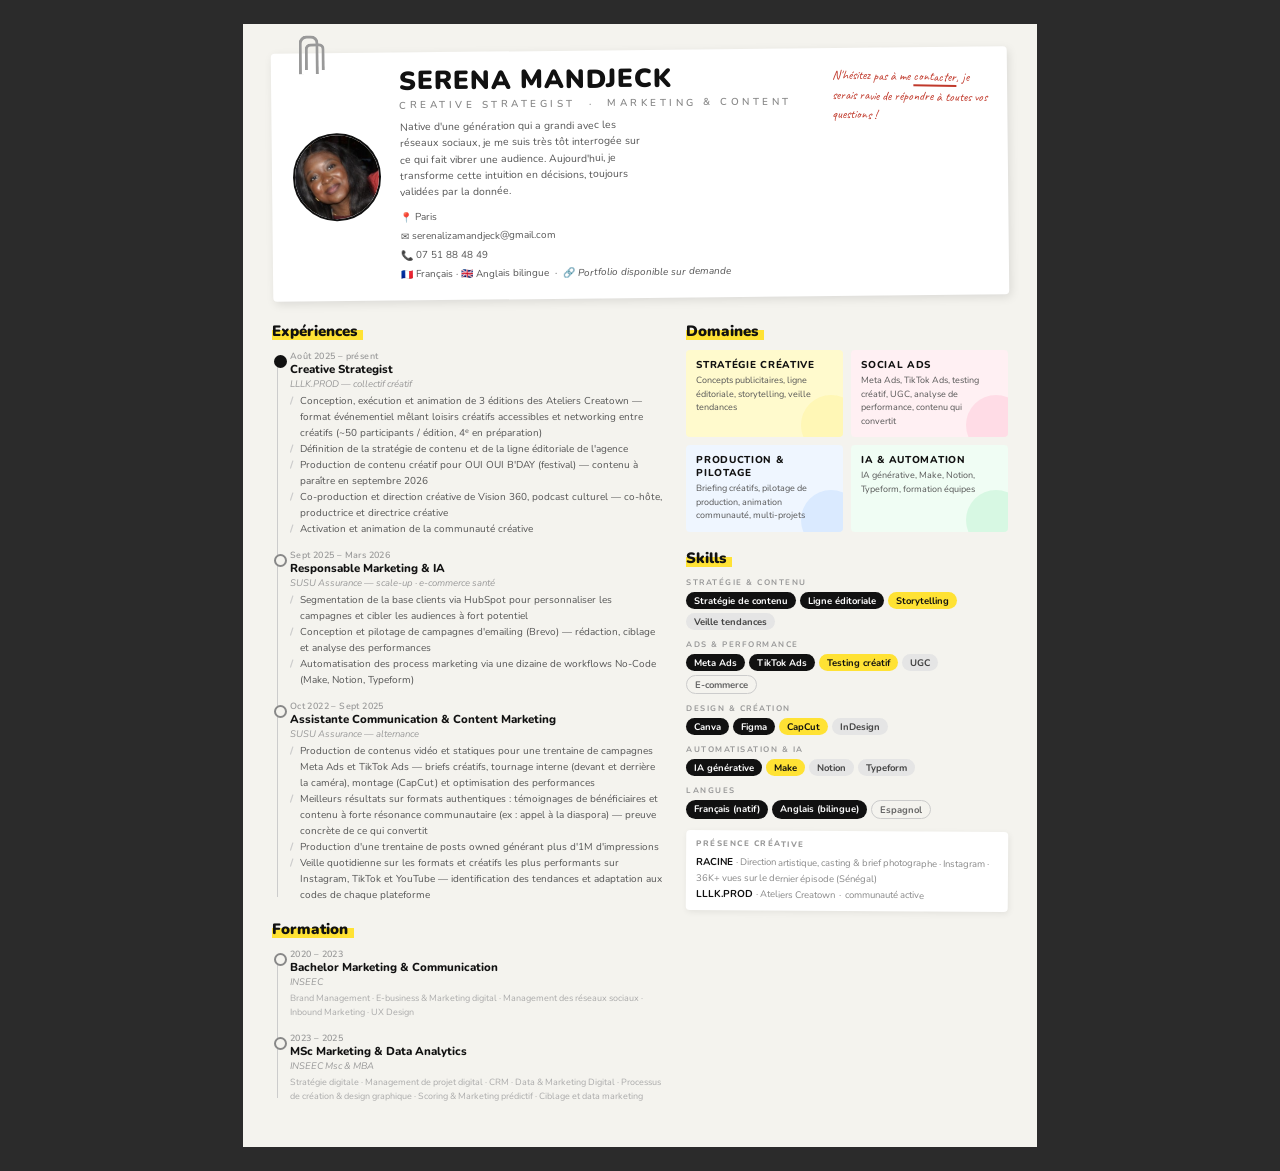
==== assets/cv/cv-serena-mandjeck.html @ 6d216f07 "Initial commit: portfolio site (Serena Mandjeck — Creative Strategist)" ====
<!DOCTYPE html>
<html lang="fr">
<head>
<meta charset="UTF-8">
<title>CV – Serena Mandjeck – Creative Strategist</title>
<link href="https://fonts.googleapis.com/css2?family=Nunito:wght@400;600;700;800;900&family=Caveat:wght@400;600;700&display=swap" rel="stylesheet">
<style>
* { margin: 0; padding: 0; box-sizing: border-box; }

body {
  background: #2b2b2b;
  display: flex;
  justify-content: center;
  padding: 1.5rem;
}

.page {
  width: 794px;
  min-height: 1123px;
  background: #F4F3EE;
  position: relative;
  padding: 1.6rem 1.8rem 1.4rem;
  font-family: 'Nunito', sans-serif;
  color: #111;
}

/* ─── HEADER CARD ─── */
.header-card {
  background: white;
  border-radius: 4px;
  padding: 1rem 1.3rem;
  display: flex;
  align-items: center;
  gap: 1.2rem;
  box-shadow: 2px 3px 10px rgba(0,0,0,0.1);
  transform: rotate(-0.6deg);
  position: relative;
  margin-bottom: 1.4rem;
}

/* Paper clip */
.header-card::before {
  content: '';
  position: absolute;
  top: -18px; left: 28px;
  width: 14px; height: 36px;
  border: 3px solid #999;
  border-radius: 8px 8px 0 0;
  border-bottom: none;
}
.header-card::after {
  content: '';
  position: absolute;
  top: -10px; left: 34px;
  width: 14px; height: 24px;
  border: 3px solid #999;
  border-radius: 6px 6px 0 0;
  border-bottom: none;
}

/* Photo */
.header-photo {
  width: 88px;
  height: 88px;
  border-radius: 50%;
  object-fit: cover;
  object-position: center top;
  flex-shrink: 0;
  border: 2.5px solid #111;
}

.header-name-block { flex: 1; }
.header-name-block h1 {
  font-size: 26px;
  font-weight: 900;
  letter-spacing: 1px;
  text-transform: uppercase;
  line-height: 1;
}
.header-name-block h2 {
  font-size: 10px;
  font-weight: 600;
  letter-spacing: 3.5px;
  text-transform: uppercase;
  color: #888;
  margin-top: 4px;
}
.header-tagline {
  font-size: 10.5px;
  color: #555;
  margin-top: 7px;
  line-height: 1.55;
  max-width: 240px;
}
.header-contact {
  margin-top: 8px;
  font-size: 10px;
  color: #555;
  line-height: 1.9;
}

.annotation {
  font-family: 'Caveat', cursive;
  font-size: 13px;
  color: #c0392b;
  line-height: 1.5;
  transform: rotate(1.5deg);
  flex-shrink: 0;
  width: 155px;
  align-self: flex-start;
  margin-top: 4px;
}
.annotation .underline { border-bottom: 2px solid #c0392b; }

/* ─── BODY ─── */
.body { display: flex; gap: 1.3rem; }
.col-left { flex: 1.1; }
.col-right { flex: 0.9; }

/* ─── SECTION TITLES ─── */
.section-title {
  font-size: 15px;
  font-weight: 900;
  display: inline-block;
  background: linear-gradient(transparent 45%, #FFE234 45%);
  padding-right: 6px;
  margin-bottom: 10px;
  line-height: 1.2;
}

/* ─── TIMELINE ─── */
.timeline { position: relative; padding-left: 18px; }
.timeline::before {
  content: '';
  position: absolute;
  left: 5px; top: 6px; bottom: 6px;
  width: 1.5px;
  background: #ccc;
}
.timeline-item { position: relative; margin-bottom: 12px; }
.timeline-item::before {
  content: '';
  position: absolute;
  left: -16px; top: 5px;
  width: 9px; height: 9px;
  border-radius: 50%;
  border: 2px solid #888;
  background: #F4F3EE;
}
.timeline-item.active::before { background: #111; border-color: #111; }
.timeline-date { font-size: 9px; font-weight: 600; color: #999; letter-spacing: 0.4px; }
.timeline-role { font-size: 11.5px; font-weight: 800; line-height: 1.3; }
.timeline-company { font-size: 9.5px; color: #999; font-style: italic; margin-bottom: 3px; }
.timeline-bullets { list-style: none; }
.timeline-bullets li {
  font-size: 10px;
  color: #555;
  line-height: 1.6;
  padding-left: 10px;
  position: relative;
}
.timeline-bullets li::before { content: '/'; position: absolute; left: 0; color: #ccc; font-weight: 800; }

.section-gap { margin-top: 15px; }

/* ─── EXPERTISE CARDS ─── */
.expertise-grid {
  display: grid;
  grid-template-columns: 1fr 1fr;
  gap: 8px;
  margin-bottom: 15px;
}
.shape-card {
  border-radius: 4px;
  padding: 9px 10px;
  position: relative;
  overflow: hidden;
}
.shape-card::before {
  content: '';
  position: absolute;
  width: 60px; height: 60px;
  border-radius: 50%;
  opacity: 0.15;
  bottom: -18px; right: -18px;
}
.shape-card h4 {
  font-size: 10px;
  font-weight: 800;
  text-transform: uppercase;
  letter-spacing: 0.7px;
  position: relative;
  z-index: 1;
  line-height: 1.3;
}
.shape-card p {
  font-size: 9px;
  color: #555;
  line-height: 1.5;
  margin-top: 2px;
  position: relative;
  z-index: 1;
}
.card-yellow { background: #FFFACD; } .card-yellow::before { background: #FFE234; }
.card-pink   { background: #FFF0F3; } .card-pink::before   { background: #FF6B9D; }
.card-blue   { background: #EFF6FF; } .card-blue::before   { background: #60A5FA; }
.card-green  { background: #F0FDF4; } .card-green::before  { background: #4ADE80; }

/* ─── TAGS ─── */
.skill-group { margin-bottom: 9px; }
.skill-group-label {
  font-size: 8px;
  font-weight: 700;
  letter-spacing: 1.5px;
  text-transform: uppercase;
  color: #999;
  margin-bottom: 4px;
}
.tags { display: flex; flex-wrap: wrap; gap: 4px; }
.tag {
  font-size: 9.5px;
  font-weight: 700;
  padding: 2px 8px;
  border-radius: 20px;
  white-space: nowrap;
}
.tag-dark    { background: #111; color: white; }
.tag-yellow  { background: #FFE234; color: #111; }
.tag-grey    { background: #E5E5E5; color: #444; }
.tag-outline { background: transparent; border: 1.5px solid #ccc; color: #666; }

/* ─── PRÉSENCE CRÉATIVE ─── */
.presence-card {
  background: white;
  border-radius: 4px;
  padding: 8px 10px;
  margin-top: 12px;
  box-shadow: 1px 2px 6px rgba(0,0,0,0.07);
  transform: rotate(0.4deg);
}
.presence-card h4 {
  font-size: 8px;
  font-weight: 800;
  letter-spacing: 1.5px;
  text-transform: uppercase;
  color: #999;
  margin-bottom: 5px;
}
.presence-item {
  font-size: 10px;
  font-weight: 700;
  color: #111;
  line-height: 1.6;
}
.presence-item span {
  font-size: 9.5px;
  font-weight: 400;
  color: #888;
}

@media print {
  body { background: white; padding: 0; }
  @page { margin: 0; size: A4; }
  .page { margin: 0; width: 794px; min-height: 1123px; }
}
</style>
</head>
<body>
<div class="page">

  <div class="header-card">
    <img class="header-photo" src="[data-uri]" alt="Serena Mandjeck">

    <div class="header-name-block">
      <h1>Serena Mandjeck</h1>
      <h2>Creative Strategist &nbsp;·&nbsp; Marketing &amp; Content</h2>
      <p class="header-tagline">Native d'une génération qui a grandi avec les réseaux sociaux, je me suis très tôt interrogée sur ce qui fait vibrer une audience. Aujourd'hui, je transforme cette intuition en décisions, toujours validées par la donnée.</p>
      <div class="header-contact">
        <span style="display:block;">📍 Paris</span>
        <span style="display:block;">✉ serenalizamandjeck@gmail.com</span>
        <span style="display:block;">📞 07 51 88 48 49</span>
        <span style="display:block;">🇫🇷 Français · 🇬🇧 Anglais bilingue &nbsp;·&nbsp; 🔗 <em>Portfolio disponible sur demande</em></span>
      </div>
    </div>

    <div class="annotation">
      N'hésitez pas à me <span class="underline">contacter</span>, je serais ravie de répondre à toutes vos questions !
    </div>
  </div>

  <div class="body">

    <!-- LEFT -->
    <div class="col-left">

      <div class="section-title">Expériences</div>

      <div class="timeline">

        <div class="timeline-item active">
          <div class="timeline-date">Août 2025 – présent</div>
          <div class="timeline-role">Creative Strategist</div>
          <div class="timeline-company">LLLK.PROD — collectif créatif</div>
          <ul class="timeline-bullets">
            <li>Conception, exécution et animation de 3 éditions des Ateliers Creatown — format événementiel mêlant loisirs créatifs accessibles et networking entre créatifs (~50 participants / édition, 4ᵉ en préparation)</li>
            <li>Définition de la stratégie de contenu et de la ligne éditoriale de l'agence</li>
            <li>Production de contenu créatif pour OUI OUI B'DAY (festival) — contenu à paraître en septembre 2026</li>
            <li>Co-production et direction créative de Vision 360, podcast culturel — co-hôte, productrice et directrice créative</li>
            <li>Activation et animation de la communauté créative</li>
          </ul>
        </div>

        <div class="timeline-item">
          <div class="timeline-date">Sept 2025 – Mars 2026</div>
          <div class="timeline-role">Responsable Marketing &amp; IA</div>
          <div class="timeline-company">SUSU Assurance — scale-up · e-commerce santé</div>
          <ul class="timeline-bullets">
            <li>Segmentation de la base clients via HubSpot pour personnaliser les campagnes et cibler les audiences à fort potentiel</li>
            <li>Conception et pilotage de campagnes d'emailing (Brevo) — rédaction, ciblage et analyse des performances</li>
            <li>Automatisation des process marketing via une dizaine de workflows No-Code (Make, Notion, Typeform)</li>
          </ul>
        </div>

        <div class="timeline-item">
          <div class="timeline-date">Oct 2022 – Sept 2025</div>
          <div class="timeline-role">Assistante Communication &amp; Content Marketing</div>
          <div class="timeline-company">SUSU Assurance — alternance</div>
          <ul class="timeline-bullets">
            <li>Production de contenus vidéo et statiques pour une trentaine de campagnes Meta Ads et TikTok Ads — briefs créatifs, tournage interne (devant et derrière la caméra), montage (CapCut) et optimisation des performances</li>
            <li>Meilleurs résultats sur formats authentiques : témoignages de bénéficiaires et contenu à forte résonance communautaire (ex : appel à la diaspora) — preuve concrète de ce qui convertit</li>
            <li>Production d'une trentaine de posts owned générant plus d'1M d'impressions</li>
            <li>Veille quotidienne sur les formats et créatifs les plus performants sur Instagram, TikTok et YouTube — identification des tendances et adaptation aux codes de chaque plateforme</li>
          </ul>
        </div>

      </div>

      <div class="section-gap">
        <div class="section-title">Formation</div>
        <div class="timeline">
          <div class="timeline-item">
            <div class="timeline-date">2020 – 2023</div>
            <div class="timeline-role">Bachelor Marketing &amp; Communication</div>
            <div class="timeline-company">INSEEC</div>
            <div style="font-size:9px;color:#aaa;line-height:1.6;margin-top:2px;">Brand Management · E-business &amp; Marketing digital · Management des réseaux sociaux · Inbound Marketing · UX Design</div>
          </div>

          <div class="timeline-item">
            <div class="timeline-date">2023 – 2025</div>
            <div class="timeline-role">MSc Marketing &amp; Data Analytics</div>
            <div class="timeline-company">INSEEC Msc &amp; MBA</div>
            <div style="font-size:9px;color:#aaa;line-height:1.6;margin-top:2px;">Stratégie digitale · Management de projet digital · CRM · Data &amp; Marketing Digital · Processus de création &amp; design graphique · Scoring &amp; Marketing prédictif · Ciblage et data marketing</div>
          </div>
        </div>
      </div>

    </div>

    <!-- RIGHT -->
    <div class="col-right">

      <div class="section-title">Domaines</div>

      <div class="expertise-grid">
        <div class="shape-card card-yellow">
          <h4>Stratégie créative</h4>
          <p>Concepts publicitaires, ligne éditoriale, storytelling, veille tendances</p>
        </div>
        <div class="shape-card card-pink">
          <h4>Social Ads</h4>
          <p>Meta Ads, TikTok Ads, testing créatif, UGC, analyse de performance, contenu qui convertit</p>
        </div>
        <div class="shape-card card-blue">
          <h4>Production &amp; Pilotage</h4>
          <p>Briefing créatifs, pilotage de production, animation communauté, multi-projets</p>
        </div>
        <div class="shape-card card-green">
          <h4>IA &amp; Automation</h4>
          <p>IA générative, Make, Notion, Typeform, formation équipes</p>
        </div>
      </div>

      <div class="section-title">Skills</div>

      <div class="skill-group">
        <div class="skill-group-label">Stratégie &amp; Contenu</div>
        <div class="tags">
          <span class="tag tag-dark">Stratégie de contenu</span>
          <span class="tag tag-dark">Ligne éditoriale</span>
          <span class="tag tag-yellow">Storytelling</span>
          <span class="tag tag-grey">Veille tendances</span>
        </div>
      </div>

      <div class="skill-group">
        <div class="skill-group-label">Ads &amp; Performance</div>
        <div class="tags">
          <span class="tag tag-dark">Meta Ads</span>
          <span class="tag tag-dark">TikTok Ads</span>
          <span class="tag tag-yellow">Testing créatif</span>
          <span class="tag tag-grey">UGC</span>
          <span class="tag tag-outline">E-commerce</span>
        </div>
      </div>

      <div class="skill-group">
        <div class="skill-group-label">Design &amp; Création</div>
        <div class="tags">
          <span class="tag tag-dark">Canva</span>
          <span class="tag tag-dark">Figma</span>
          <span class="tag tag-yellow">CapCut</span>
          <span class="tag tag-grey">InDesign</span>
        </div>
      </div>

      <div class="skill-group">
        <div class="skill-group-label">Automatisation &amp; IA</div>
        <div class="tags">
          <span class="tag tag-dark">IA générative</span>
          <span class="tag tag-yellow">Make</span>
          <span class="tag tag-grey">Notion</span>
          <span class="tag tag-grey">Typeform</span>
        </div>
      </div>

      <div class="skill-group">
        <div class="skill-group-label">Langues</div>
        <div class="tags">
          <span class="tag tag-dark">Français (natif)</span>
          <span class="tag tag-dark">Anglais (bilingue)</span>
          <span class="tag tag-outline">Espagnol</span>
        </div>
      </div>

      <div class="presence-card">
        <h4>Présence créative</h4>
        <div class="presence-item">
          RACINE <span>· Direction artistique, casting &amp; brief photographe · Instagram · 36K+ vues sur le dernier épisode (Sénégal)</span>
        </div>
        <div class="presence-item">
          LLLK.PROD <span>· Ateliers Creatown &nbsp;·&nbsp; communauté active</span>
        </div>
      </div>

    </div>
  </div>
</div>
</body>
</html>
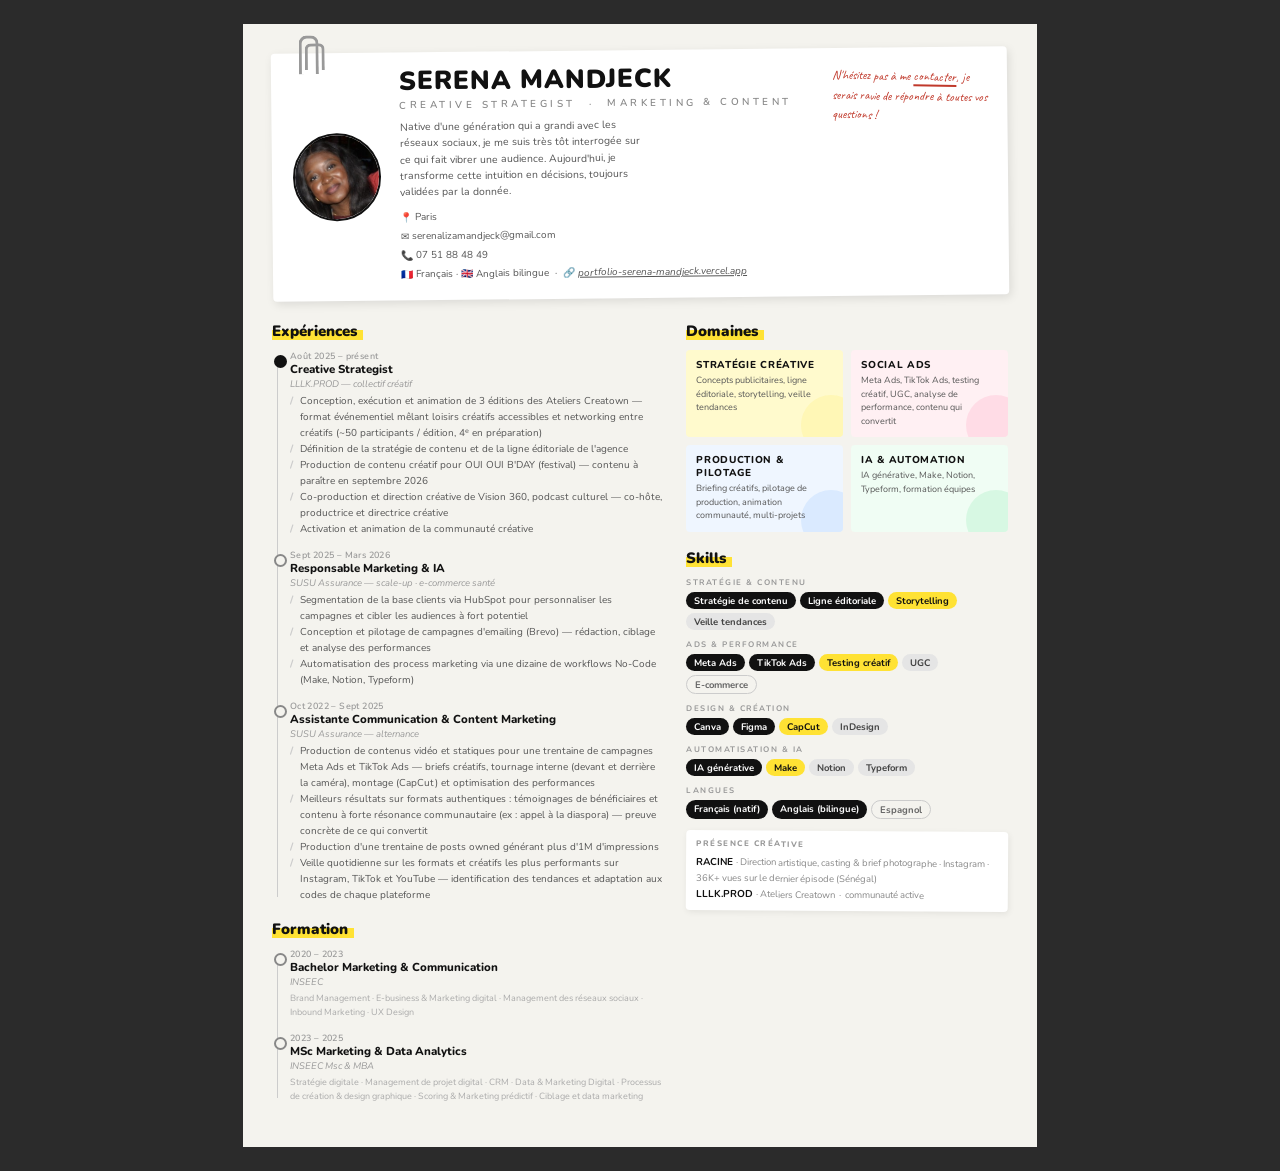
==== commit a614c6ef: "CV: lien portfolio cliquable" ====
--- a/assets/cv/cv-serena-mandjeck.html
+++ b/assets/cv/cv-serena-mandjeck.html
@@ -279,7 +279,7 @@
         <span style="display:block;">📍 Paris</span>
         <span style="display:block;">✉ serenalizamandjeck@gmail.com</span>
         <span style="display:block;">📞 07 51 88 48 49</span>
-        <span style="display:block;">🇫🇷 Français · 🇬🇧 Anglais bilingue &nbsp;·&nbsp; 🔗 <em>Portfolio disponible sur demande</em></span>
+        <span style="display:block;">🇫🇷 Français · 🇬🇧 Anglais bilingue &nbsp;·&nbsp; 🔗 <a href="https://portfolio-serena-mandjeck.vercel.app/" target="_blank" rel="noopener" style="color:#555;font-style:italic;text-decoration:underline;">portfolio-serena-mandjeck.vercel.app</a></span>
       </div>
     </div>
 
